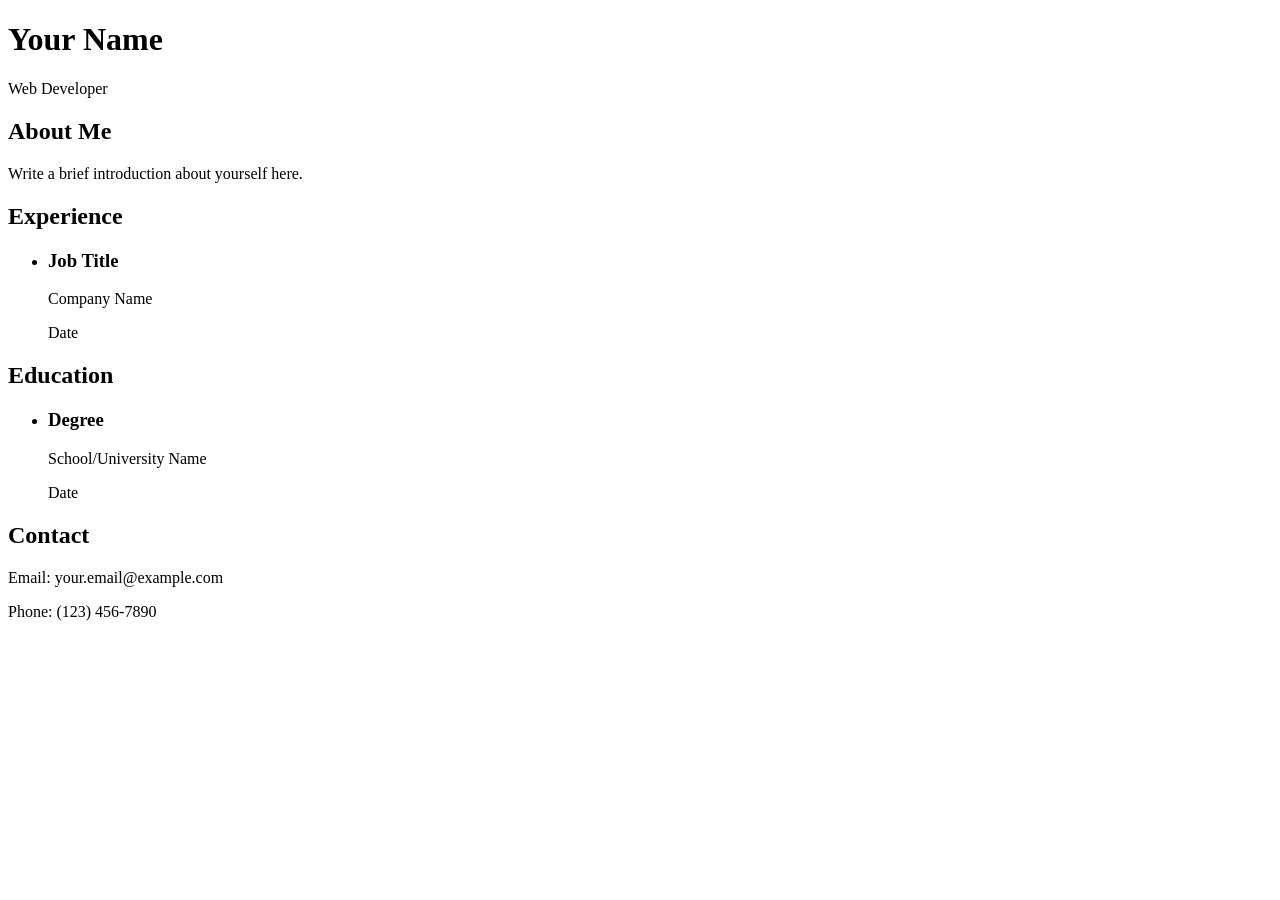
==== index.html @ efcd4958 "Rename yyb_web.html to index.html" ====
<!DOCTYPE html>
<html lang="en">
<head>
    <meta charset="UTF-8">
    <meta name="viewport" content="width=device-width, initial-scale=1.0">
    <title>Your Name - Resume</title>
    <link rel="stylesheet" href="style.css">
</head>
<body>
    <header>
        <div class="container">
            <h1>Your Name</h1>
            <p>Web Developer</p>
        </div>
    </header>
    <section id="about">
        <div class="container">
            <h2>About Me</h2>
            <p>Write a brief introduction about yourself here.</p>
        </div>
    </section>
    <section id="experience">
        <div class="container">
            <h2>Experience</h2>
            <ul>
                <li>
                    <h3>Job Title</h3>
                    <p>Company Name</p>
                    <p>Date</p>
                </li>
                <!-- Add more experience items here -->
            </ul>
        </div>
    </section>
    <section id="education">
        <div class="container">
            <h2>Education</h2>
            <ul>
                <li>
                    <h3>Degree</h3>
                    <p>School/University Name</p>
                    <p>Date</p>
                </li>
                <!-- Add more education items here -->
            </ul>
        </div>
    </section>
    <section id="contact">
        <div class="container">
            <h2>Contact</h2>
            <p>Email: your.email@example.com</p>
            <p>Phone: (123) 456-7890</p>
        </div>
    </section>
</body>
</html>
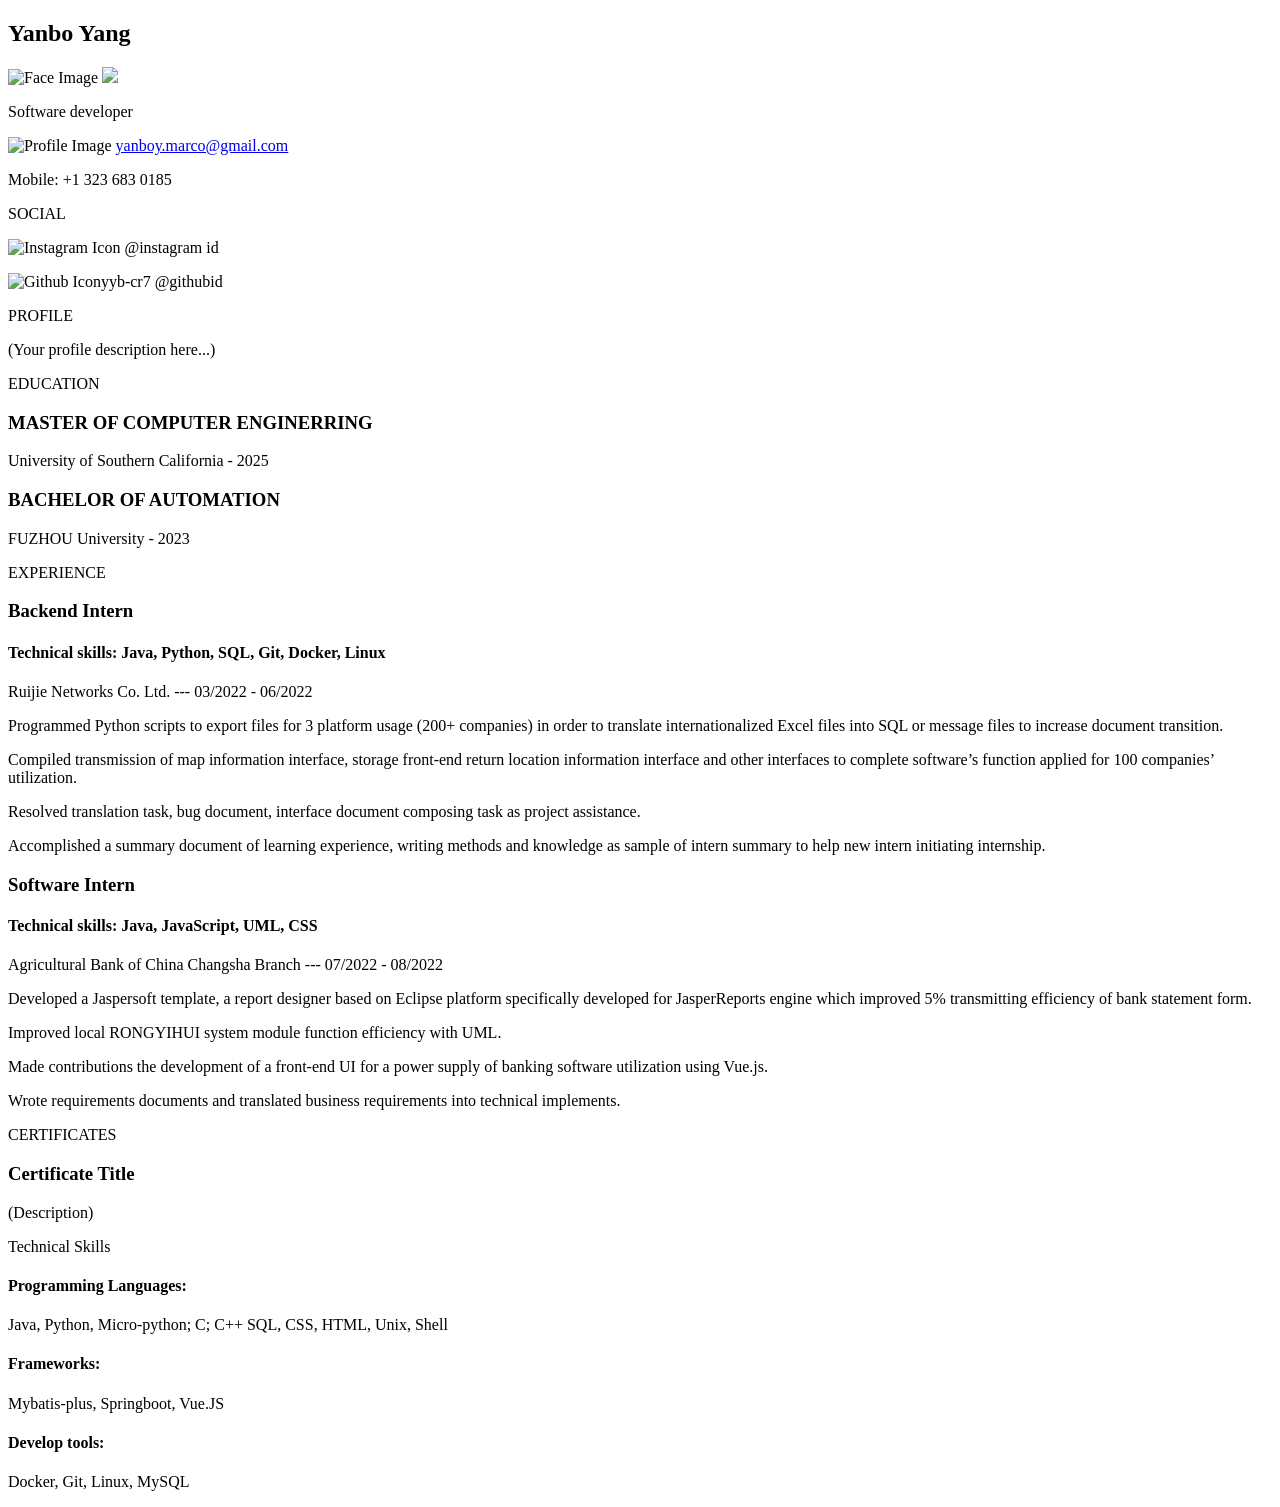
==== commit 434daaad: "basic detail" ====
--- a/index.html
+++ b/index.html
@@ -1,56 +1,98 @@
 <!DOCTYPE html>
 <html lang="en">
+
 <head>
     <meta charset="UTF-8">
     <meta name="viewport" content="width=device-width, initial-scale=1.0">
-    <title>Your Name - Resume</title>
-    <link rel="stylesheet" href="style.css">
+    <title>Yanbo Yang Resume</title>
+    <link rel="stylesheet" href="E:\github\yyb-cr7.github.io\assests\css\style.css">
+    <!-- Add the following line within the <head> section -->
+    
+
 </head>
+
 <body>
-    <header>
-        <div class="container">
-            <h1>Your Name</h1>
-            <p>Web Developer</p>
+
+    <div class="header">
+        <h2>Yanbo Yang</h2>
+        <img src="E:\github\yyb-cr7.github.io\assests\img\face.jpg" alt="Face Image" class="face-img">
+        <a href="https://www.linkedin.com/in/yanbo-yang-246805288/">
+        <img src="E:\github\yyb-cr7.github.io\assests\img\Linkedin.png" class="linkedin-img" />
+        </a>
+        <p>Software developer</p>
+    </div>
+
+    <div class="contact">
+        <img src="E:\github\yyb-cr7.github.io\assests\img\profile.png" alt="Profile Image" class="profile-img">
+        <a href="yanboy.marco@gmail.com">yanboy.marco@gmail.com</a>
+        <p>Mobile: <span>+1 323 683 0185</span></p>
+    </div>
+    
+    <!-- Social Section -->
+    <div class="social">
+        <p>SOCIAL</p>
+        <p><img src="E:\github\yyb-cr7.github.io\assests\img\Instagram.png" alt="Instagram Icon" class="instagram-img"> @instagram id</p>
+        <p><img src="E:\github\yyb-cr7.github.io\assests\img\github.png" alt="Github Icon" class="github-img">yyb-cr7 @githubid</p>
+    </div>
+
+    <div class="profile">
+        <p>PROFILE</p>
+        <p>(Your profile description here...)</p>
+    </div>
+
+    <div class="education">
+        <p>EDUCATION</p>
+        <div>
+            <h3>MASTER OF COMPUTER ENGINERRING</h3>
+            <p>University of Southern California - 2025</p>
+            <h3>BACHELOR OF AUTOMATION</h3>
+            <p>FUZHOU University - 2023</p>
         </div>
-    </header>
-    <section id="about">
-        <div class="container">
-            <h2>About Me</h2>
-            <p>Write a brief introduction about yourself here.</p>
+    </div>
+
+    <div class="experience">
+        <p>EXPERIENCE</p>
+        <!-- Add each experience similar to the one below -->
+        <div>
+            <h3>Backend Intern</h3>
+            <h4>Technical skills: Java, Python, SQL, Git, Docker, Linux</h4>
+            <p>Ruijie Networks Co. Ltd. --- 03/2022 - 06/2022</p>
+            <p> Programmed Python scripts to export files for 3 platform usage (200+ companies) in order to translate internationalized Excel files into SQL or message files to increase document transition.</p>
+            <p> Compiled transmission of map information interface, storage front-end return location information interface and other interfaces to complete software’s function applied for 100 companies’ utilization.</p>
+            <p> Resolved translation task, bug document, interface document composing task as project assistance.</p>
+            <p> Accomplished a summary document of learning experience, writing methods and knowledge as sample of intern summary to help new intern initiating internship.</p>
         </div>
-    </section>
-    <section id="experience">
-        <div class="container">
-            <h2>Experience</h2>
-            <ul>
-                <li>
-                    <h3>Job Title</h3>
-                    <p>Company Name</p>
-                    <p>Date</p>
-                </li>
-                <!-- Add more experience items here -->
-            </ul>
+
+        <div>
+            <h3>Software Intern</h3>
+            <h4>Technical skills:  Java, JavaScript, UML, CSS</h4>
+            <p>Agricultural Bank of China Changsha Branch --- 07/2022 - 08/2022</p>
+            <p> Developed a Jaspersoft template, a report designer based on Eclipse platform specifically developed for JasperReports engine which improved 5% transmitting efficiency of bank statement form. </p>
+            <p> Improved local RONGYIHUI system module function efficiency with UML.</p>
+            <p> Made contributions the development of a front-end UI for a power supply of banking software utilization using Vue.js.</p>
+            <p> Wrote requirements documents and translated business requirements into technical implements.</p>
         </div>
-    </section>
-    <section id="education">
-        <div class="container">
-            <h2>Education</h2>
-            <ul>
-                <li>
-                    <h3>Degree</h3>
-                    <p>School/University Name</p>
-                    <p>Date</p>
-                </li>
-                <!-- Add more education items here -->
-            </ul>
+    </div>
+
+    <div class="certificates">
+        <p>CERTIFICATES</p>
+        <!-- Add each certificate similar to the one below -->
+        <div>
+            <h3>Certificate Title</h3>
+            <p>(Description)</p>
         </div>
-    </section>
-    <section id="contact">
-        <div class="container">
-            <h2>Contact</h2>
-            <p>Email: your.email@example.com</p>
-            <p>Phone: (123) 456-7890</p>
+    </div>
+
+    <div class="references">
+        <p>Technical Skills</p>
+        <!-- Add each reference similar to the one below -->
+        <div>
+            <p><h4>Programming Languages: </h4>Java, Python, Micro-python; C; C++ SQL, CSS, HTML, Unix, Shell</p>
+            <p><h4>Frameworks: </h4>Mybatis-plus, Springboot, Vue.JS</p>
+            <p><h4>Develop tools: </h4>Docker, Git, Linux, MySQL </p>
         </div>
-    </section>
+    </div>
+
 </body>
+
 </html>
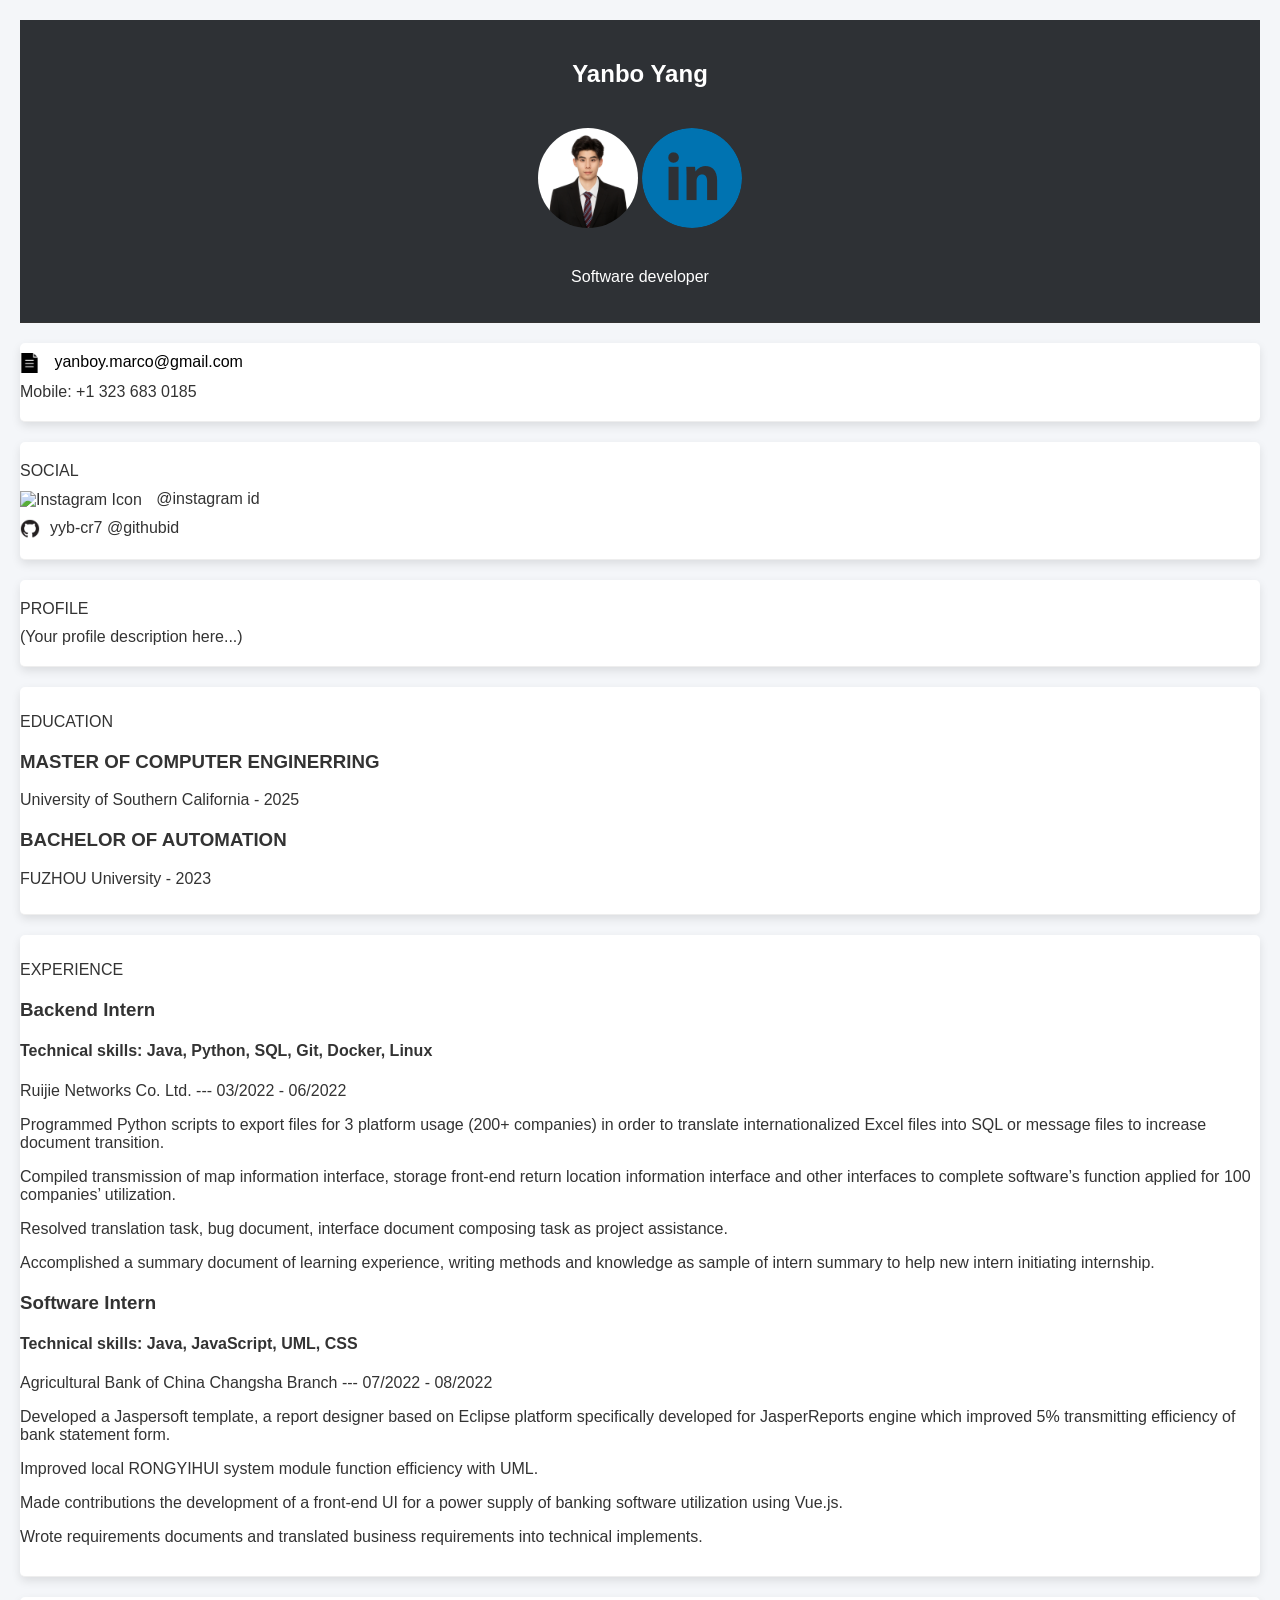
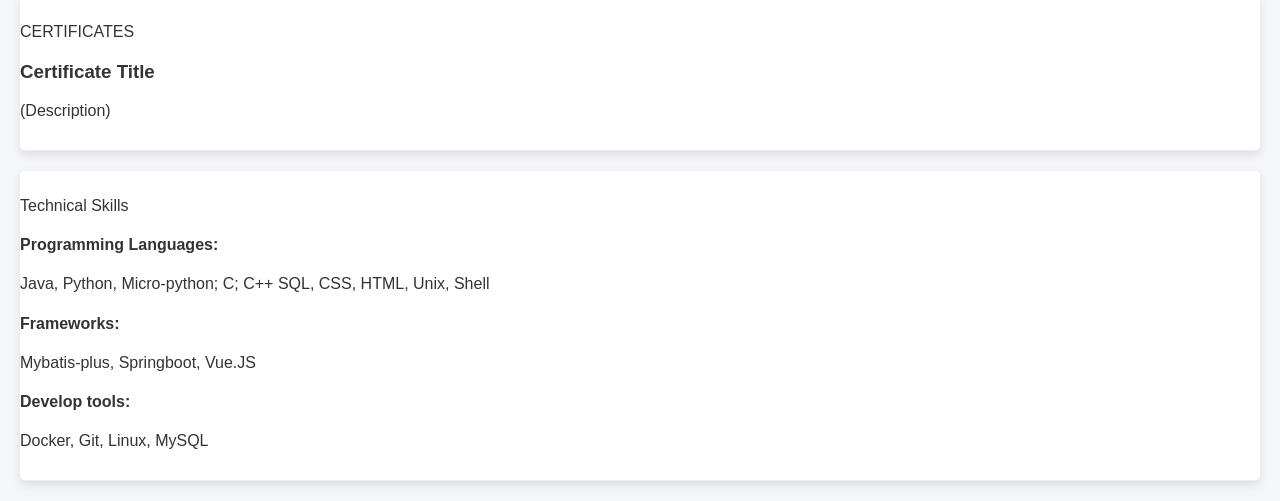
==== commit 04b9aecc: "image change" ====
--- a/index.html
+++ b/index.html
@@ -5,25 +5,23 @@
     <meta charset="UTF-8">
     <meta name="viewport" content="width=device-width, initial-scale=1.0">
     <title>Yanbo Yang Resume</title>
-    <link rel="stylesheet" href="E:\github\yyb-cr7.github.io\assests\css\style.css">
+    <link rel="stylesheet" href="assests\css\style.css">
     <!-- Add the following line within the <head> section -->
-    
-
 </head>
 
 <body>
 
     <div class="header">
         <h2>Yanbo Yang</h2>
-        <img src="E:\github\yyb-cr7.github.io\assests\img\face.jpg" alt="Face Image" class="face-img">
+        <img src="assests\img\face.jpg" alt="Face Image" class="face-img">
         <a href="https://www.linkedin.com/in/yanbo-yang-246805288/">
-        <img src="E:\github\yyb-cr7.github.io\assests\img\Linkedin.png" class="linkedin-img" />
+        <img src="assests\img\Linkedin.png" class="linkedin-img" />
         </a>
         <p>Software developer</p>
     </div>
 
     <div class="contact">
-        <img src="E:\github\yyb-cr7.github.io\assests\img\profile.png" alt="Profile Image" class="profile-img">
+        <img src="assests\img\profile.png" alt="Profile Image" class="profile-img">
         <a href="yanboy.marco@gmail.com">yanboy.marco@gmail.com</a>
         <p>Mobile: <span>+1 323 683 0185</span></p>
     </div>
@@ -31,8 +29,8 @@
     <!-- Social Section -->
     <div class="social">
         <p>SOCIAL</p>
-        <p><img src="E:\github\yyb-cr7.github.io\assests\img\Instagram.png" alt="Instagram Icon" class="instagram-img"> @instagram id</p>
-        <p><img src="E:\github\yyb-cr7.github.io\assests\img\github.png" alt="Github Icon" class="github-img">yyb-cr7 @githubid</p>
+        <p><img src="assests\img\Instagram.png" alt="Instagram Icon" class="instagram-img"> @instagram id</p>
+        <p><img src="assests\img\github.png" alt="Github Icon" class="github-img">yyb-cr7 @githubid</p>
     </div>
 
     <div class="profile">
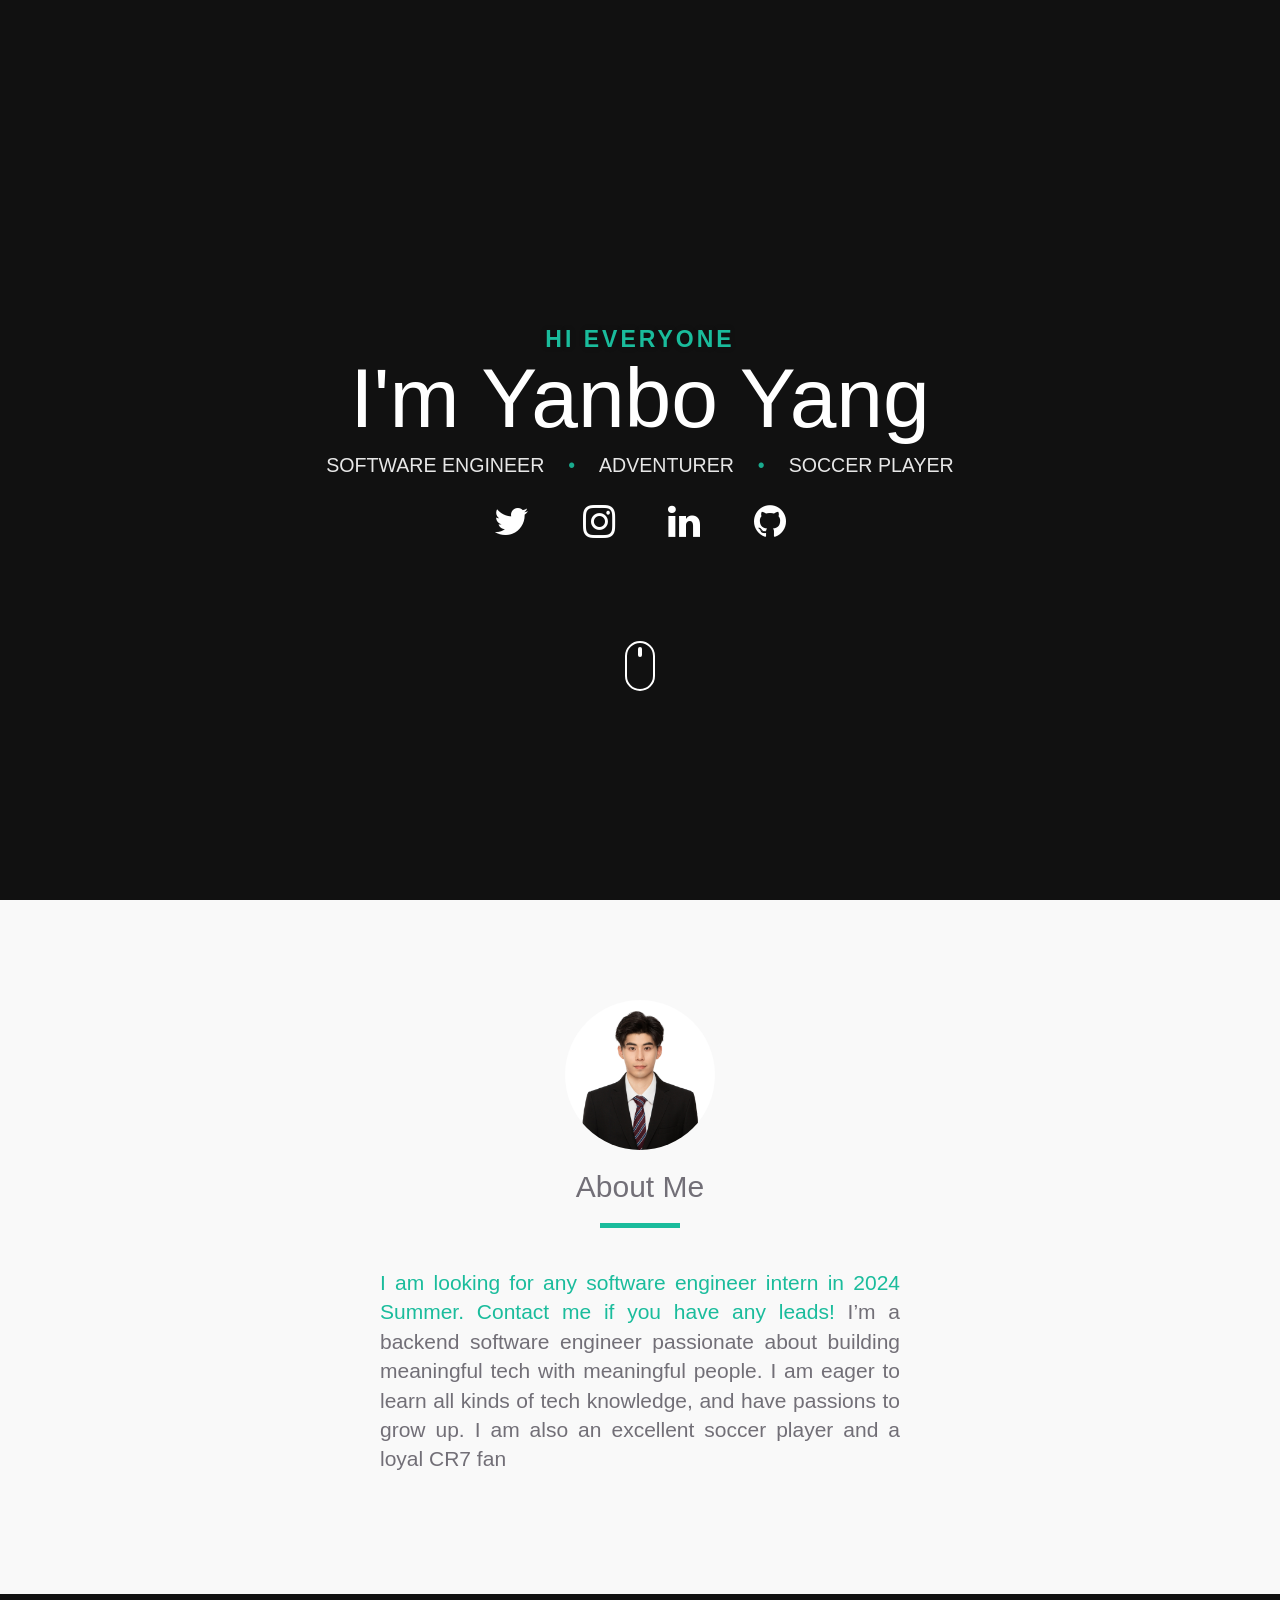
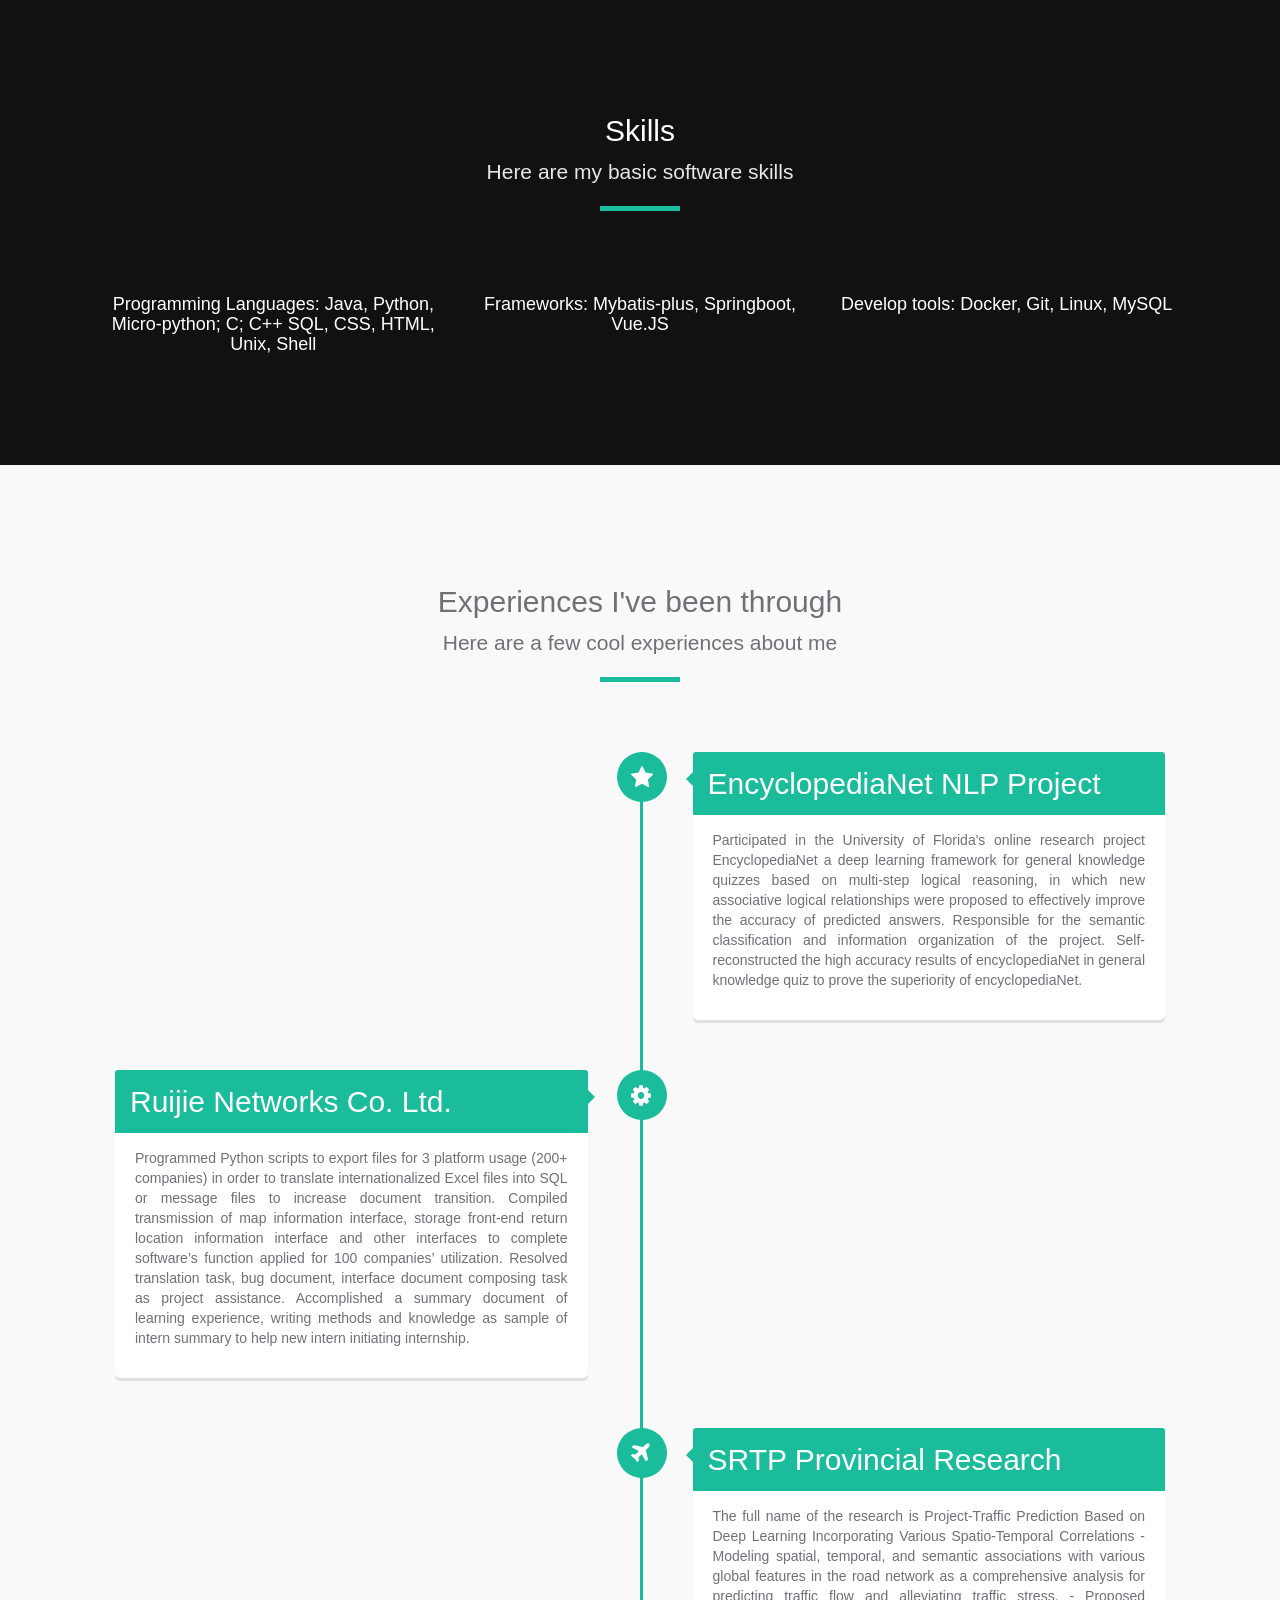
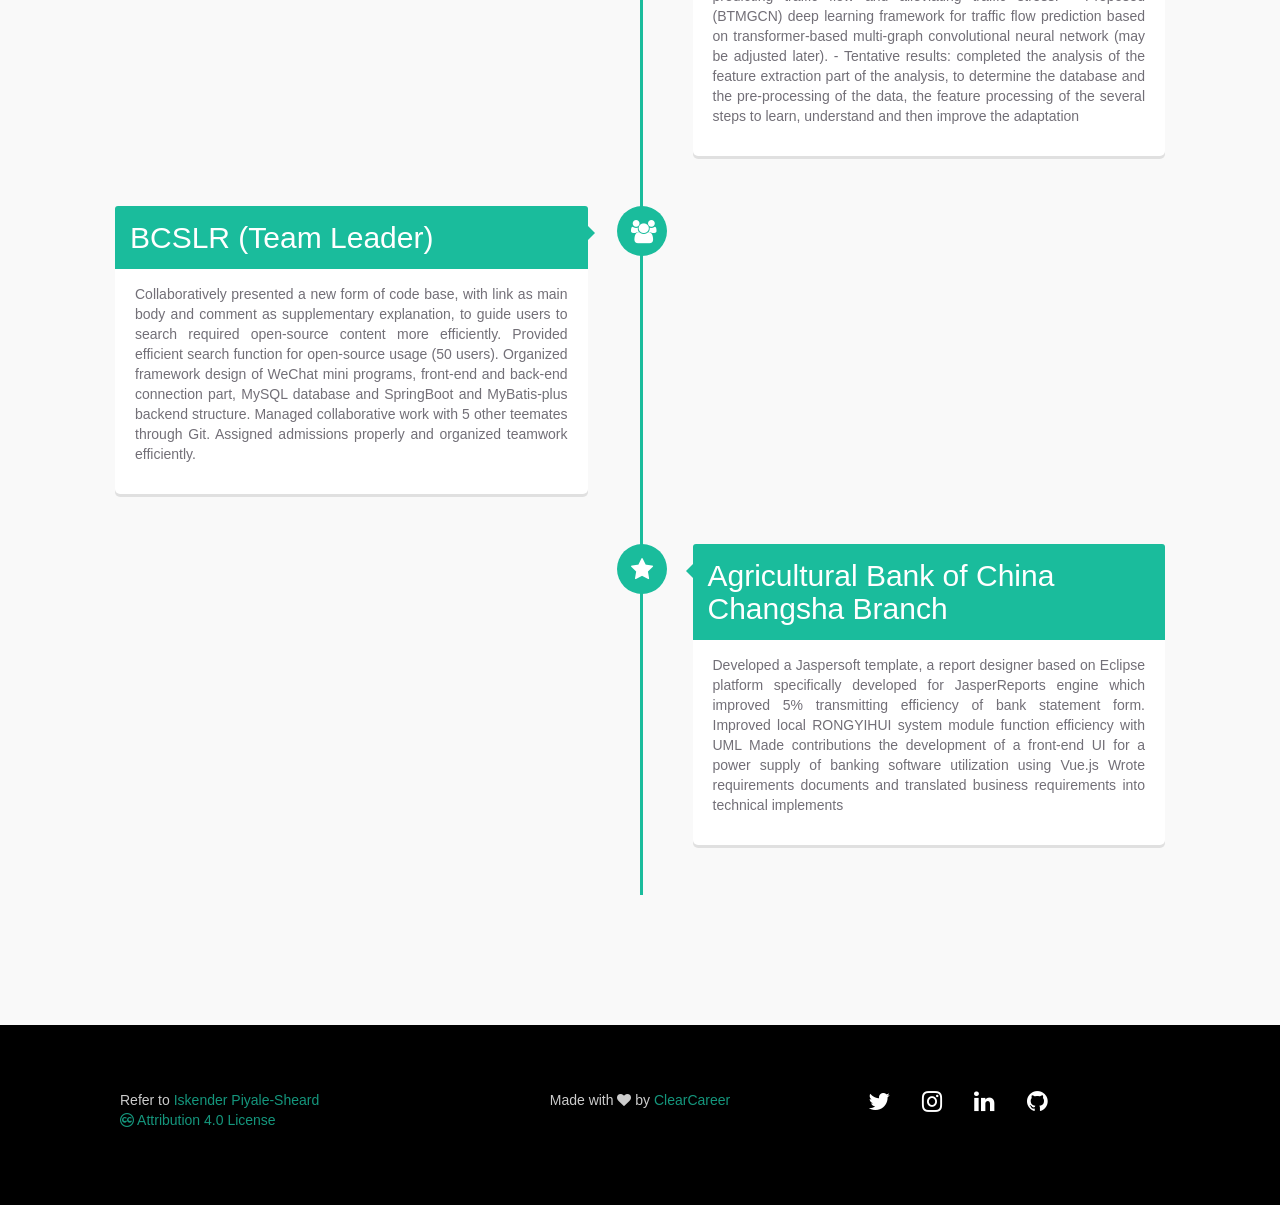
==== commit 6b5556cb: "change all" ====
--- a/index.html
+++ b/index.html
@@ -1,96 +1,369 @@
 <!DOCTYPE html>
+
 <html lang="en">
-
 <head>
-    <meta charset="UTF-8">
-    <meta name="viewport" content="width=device-width, initial-scale=1.0">
-    <title>Yanbo Yang Resume</title>
-    <link rel="stylesheet" href="assests\css\style.css">
-    <!-- Add the following line within the <head> section -->
+    <meta charset="utf-8">
+    <meta content="IE=edge" http-equiv="X-UA-Compatible">
+    <meta content="width=device-width, initial-scale=1" name="viewport">
+    <!-- The above 3 meta tags *must* come first in the head; any other head content must come *after* these tags -->
+    <meta content="" name="description">
+    <meta content="" name="author">
+    <link href="../../favicon.ico" rel="icon">
+
+    <title>ClearCareer</title><!-- Bootstrap core CSS -->
+    <link crossorigin="anonymous" href=
+    "https://maxcdn.bootstrapcdn.com/bootstrap/3.3.6/css/bootstrap.min.css"
+    integrity=
+    "sha384-1q8mTJOASx8j1Au+a5WDVnPi2lkFfwwEAa8hDDdjZlpLegxhjVME1fgjWPGmkzs7"
+    rel="stylesheet"><!-- FontAwesome Icon Font -->
+    <link href=
+    "https://maxcdn.bootstrapcdn.com/font-awesome/4.4.0/css/font-awesome.min.css"
+    rel="stylesheet"><!-- LinearIcons Icon Font -->
+    <link href="https://cdn.linearicons.com/free/1.0.0/icon-font.min.css" rel=
+    "stylesheet"><!-- Main Stylesheet -->
+    <link href="css/style.css" rel="stylesheet"><!-- Timeline CSS -->
+    <link href="css/timeline.css" rel="stylesheet">
 </head>
 
 <body>
-
-    <div class="header">
-        <h2>Yanbo Yang</h2>
-        <img src="assests\img\face.jpg" alt="Face Image" class="face-img">
-        <a href="https://www.linkedin.com/in/yanbo-yang-246805288/">
-        <img src="assests\img\Linkedin.png" class="linkedin-img" />
-        </a>
-        <p>Software developer</p>
-    </div>
-
-    <div class="contact">
-        <img src="assests\img\profile.png" alt="Profile Image" class="profile-img">
-        <a href="yanboy.marco@gmail.com">yanboy.marco@gmail.com</a>
-        <p>Mobile: <span>+1 323 683 0185</span></p>
-    </div>
+    <!-- INTRO SECTION -->
+
+
+    <section class="section-image">
+        <div class="img-overlay"></div>
+        <!--a href="https://github.com/izzydoesizzy/resumetemplate" target="_blank"><img style="position: absolute; top: 0; right: 0; border: 0;" src="https://camo.githubusercontent.com/e7bbb0521b397edbd5fe43e7f760759336b5e05f/68747470733a2f2f73332e616d617a6f6e6177732e636f6d2f6769746875622f726962626f6e732f666f726b6d655f72696768745f677265656e5f3030373230302e706e67" alt="Fork me on GitHub" data-canonical-src="https://s3.amazonaws.com/github/ribbons/forkme_right_green_007200.png"></a-->
+            <div class="intro">
+                <div class="row">
+                    <div class="col-md-12">
+                        <h5>Hi Everyone</h5>
+
+
+                        <h1>I'm Yanbo Yang</h1>
+
+
+                        <p class="intro-desc"><span>Software Engineer</span>
+                        <span class="colour-splash">•</span>
+                        <span>Adventurer</span> <span class=
+                        "colour-splash">•</span> <span>Soccer Player</span></p>
+                    </div>
+                    <!-- /col-md-12 -->
+                </div>
+
+
+                <div class="row">
+                    <div class="col-md-8 col-md-offset-2">
+                        <div class="social">
+                            <a href="https://twitter.com/yybcr7"
+                            target="_blank"><i class=
+                            "fa fa-twitter fa-3x"></i></a> <a href=
+                            "https://www.instagram.com/bo__marco/" target=
+                            "_blank"><i class="fa fa-instagram fa-3x"></i></a> 
+                            <!-- <a href="http://www.dribbble.com/izzydoesizzy" target="_blank">
+                                  <i class="fa fa-dribbble fa-3x"></i>
+                                </a> -->
+                             <a href="https://www.linkedin.com/in/yanbo-yang-246805288/"
+                            target="_blank"><i class=
+                            "fa fa-linkedin fa-3x"></i></a> <!--a href=
+                            "https://medium.com/@izzydoesizzy" target=
+                            "_blank"><i class="fa fa-medium fa-3x"></i></a-->
+                            <!--a href="http://www.youtube.com/user/izzydoesizzy"
+                            target="_blank"><i class=
+                            "fa fa-youtube fa-3x"></i></a--> <a href=
+                            "https://github.com/yyb-cr7" target=
+                            "_blank"><i class="fa fa-github fa-3x"></i></a>
+                        </div><!-- /social -->
+                    </div><!-- /col-md-8 -->
+                </div><!-- /row -->
+                
+
+
+                <div class="bottom">
+                    <a href="#about">
+                    <div class="mouse-icon">
+                        <div class="scroll">
+                        </div>
+                    </div></a>
+                </div>
+            </div><!-- /intro -->
+    </section>
     
-    <!-- Social Section -->
-    <div class="social">
-        <p>SOCIAL</p>
-        <p><img src="assests\img\Instagram.png" alt="Instagram Icon" class="instagram-img"> @instagram id</p>
-        <p><img src="assests\img\github.png" alt="Github Icon" class="github-img">yyb-cr7 @githubid</p>
-    </div>
-
-    <div class="profile">
-        <p>PROFILE</p>
-        <p>(Your profile description here...)</p>
-    </div>
-
-    <div class="education">
-        <p>EDUCATION</p>
-        <div>
-            <h3>MASTER OF COMPUTER ENGINERRING</h3>
-            <p>University of Southern California - 2025</p>
-            <h3>BACHELOR OF AUTOMATION</h3>
-            <p>FUZHOU University - 2023</p>
-        </div>
-    </div>
-
-    <div class="experience">
-        <p>EXPERIENCE</p>
-        <!-- Add each experience similar to the one below -->
-        <div>
-            <h3>Backend Intern</h3>
-            <h4>Technical skills: Java, Python, SQL, Git, Docker, Linux</h4>
-            <p>Ruijie Networks Co. Ltd. --- 03/2022 - 06/2022</p>
-            <p> Programmed Python scripts to export files for 3 platform usage (200+ companies) in order to translate internationalized Excel files into SQL or message files to increase document transition.</p>
-            <p> Compiled transmission of map information interface, storage front-end return location information interface and other interfaces to complete software’s function applied for 100 companies’ utilization.</p>
-            <p> Resolved translation task, bug document, interface document composing task as project assistance.</p>
-            <p> Accomplished a summary document of learning experience, writing methods and knowledge as sample of intern summary to help new intern initiating internship.</p>
-        </div>
-
-        <div>
-            <h3>Software Intern</h3>
-            <h4>Technical skills:  Java, JavaScript, UML, CSS</h4>
-            <p>Agricultural Bank of China Changsha Branch --- 07/2022 - 08/2022</p>
-            <p> Developed a Jaspersoft template, a report designer based on Eclipse platform specifically developed for JasperReports engine which improved 5% transmitting efficiency of bank statement form. </p>
-            <p> Improved local RONGYIHUI system module function efficiency with UML.</p>
-            <p> Made contributions the development of a front-end UI for a power supply of banking software utilization using Vue.js.</p>
-            <p> Wrote requirements documents and translated business requirements into technical implements.</p>
-        </div>
-    </div>
-
-    <div class="certificates">
-        <p>CERTIFICATES</p>
-        <!-- Add each certificate similar to the one below -->
-        <div>
-            <h3>Certificate Title</h3>
-            <p>(Description)</p>
-        </div>
-    </div>
-
-    <div class="references">
-        <p>Technical Skills</p>
-        <!-- Add each reference similar to the one below -->
-        <div>
-            <p><h4>Programming Languages: </h4>Java, Python, Micro-python; C; C++ SQL, CSS, HTML, Unix, Shell</p>
-            <p><h4>Frameworks: </h4>Mybatis-plus, Springboot, Vue.JS</p>
-            <p><h4>Develop tools: </h4>Docker, Git, Linux, MySQL </p>
-        </div>
-    </div>
-
+    
+    <!-- ABOUT SECTION -->
+    <section class="section-primary" id="about">
+        <div class="container">
+            <div class="row">
+                <div class="col-md-6 col-md-offset-3 text-center">
+                    <img class="profilepic" src=
+                    "images\face.jpg">
+
+                    <h2>About Me</h2>
+
+                    <hr>
+
+
+                    <p class="lead">
+                        <span>I am looking for any software engineer intern in 2024 Summer. Contact me if you have any leads!</span>
+                        I’m a backend software engineer passionate about building meaningful tech with 
+                        meaningful people. I am eager to learn all kinds of tech knowledge, and have passions to grow up. 
+                        I am also an excellent soccer player and a loyal CR7 fan   
+                    </p>
+                </div><!-- /col-md-6 -->
+            </div><!-- / row -->
+        </div><!-- /container -->
+    </section>
+    <!-- SKILLS SECTION -->
+
+
+    <section class="section-image" id="skills">
+        <div class="img-overlay"></div>
+
+
+        <div class="container">
+            <div class="row">
+                <div class="col-md-12 section-heading">
+                    <h2>Skills</h2>
+
+
+                    <p class="lead">Here are my basic software skills</p>
+
+                    <hr>
+                </div>
+            </div>
+
+
+            <div class="row">
+                <div class="col-md-4 text-center">
+                    <span class="lnr lnr-user"></span>
+
+                    <h4>Programming Languages: Java, Python, Micro-python; C; C++ SQL, CSS, HTML, Unix, Shell</h4>
+
+
+                    <p></p>
+                </div>
+
+
+                <div class="col-md-4 text-center">
+                    <span class="lnr lnr-star"></span>
+
+                    <h4>Frameworks: Mybatis-plus, Springboot, Vue.JS</h4>
+
+
+                    <p></p>
+                </div>
+
+
+                <div class="col-md-4 text-center">
+                    <span class="lnr lnr-diamond"></span>
+
+                    <h4>Develop tools: Docker, Git, Linux, MySQL </h4>
+
+
+                    <p></p>
+                </div>
+            </div> <!-- / row -->
+        </div><!-- /container -->
+    </section>
+    <!-- TIMELINE SECTION -->
+
+
+    <section class="section-primary" id="timelinesection">
+        <div class="container">
+            <div class="row">
+                <div class="col-md-12 section-heading">
+                    <h2>Experiences I've been through</h2>
+
+
+                    <p class="lead">Here are a few cool experiences about me</p>
+
+                    <hr class="white">
+                </div>
+            </div>
+
+
+            <div class="row">
+                <div class="col-md-12">
+                    <!-- Timeline -->
+
+
+                    <div id="timeline">
+                        <!-- Timeline Item, copy from here to create various boxes -->
+
+
+                        <div class="timeline-item">
+                            <!--Icon inside the circle-->
+
+
+                            <div class="timeline-icon">
+                                <i class="fa fa-star"></i>
+                            </div>
+                            <!-- Content from timeline box and position (right or left)-->
+
+
+                            <div class="timeline-content right">
+                                <h2>EncyclopediaNet NLP Project</h2>
+
+
+                                <p>Participated in the University of Florida's online research project EncyclopediaNet a deep learning framework for general knowledge quizzes based on multi-step logical reasoning, 
+                                    in which new associative logical relationships were proposed to effectively improve the accuracy of predicted answers.
+                                    Responsible for the semantic classification and information organization of the project.
+                                    Self-reconstructed the high accuracy results of encyclopediaNet in general knowledge quiz to prove the superiority of encyclopediaNet.</p>
+                            </div>
+                        </div>
+                        <!-- /Timeline Item-->
+                        <!-- Timeline Item, copy from here to create various boxes -->
+
+
+                        <div class="timeline-item">
+                            <!--Icon inside the circle-->
+
+
+                            <div class="timeline-icon">
+                                <i class="fa fa-cog"></i>
+                            </div>
+                            <!-- Content from timeline box and position (right or left)-->
+
+
+                            <div class="timeline-content left">
+                                <h2>Ruijie Networks Co. Ltd.</h2>
+
+
+                                <p>Programmed Python scripts to export files for 3 platform usage (200+ companies) in order to translate internationalized Excel files into SQL or message files to increase document transition.
+                                    Compiled transmission of map information interface, storage front-end return location information interface and other interfaces to complete software’s function applied for 100 companies’ utilization.
+                                   Resolved translation task, bug document, interface document composing task as project assistance.
+                                    Accomplished a summary document of learning experience, writing methods and knowledge as sample of intern summary to help new intern initiating internship.
+                                    </p>
+                            </div>
+                        </div>
+                        <!-- /Timeline Item-->
+                        <!-- Timeline Item, copy from here to create various boxes -->
+
+
+                        <div class="timeline-item">
+                            <!--Icon inside the circle-->
+
+
+                            <div class="timeline-icon">
+                                <i class="fa fa-plane"></i>
+                            </div>
+                            <!-- Content from timeline box and position (right or left)-->
+
+
+                            <div class="timeline-content right">
+                                <h2>SRTP Provincial Research </h2>
+
+                                <p> The full name of the research is Project-Traffic Prediction Based on Deep Learning Incorporating Various Spatio-Temporal Correlations
+                                    - Modeling spatial, temporal, and semantic associations with various global features in the road network as a comprehensive analysis for predicting traffic flow and alleviating traffic stress.
+                                    - Proposed (BTMGCN) deep learning framework for traffic flow prediction based on transformer-based multi-graph convolutional neural network (may be adjusted later).
+                                    - Tentative results: completed the analysis of the feature extraction part of the analysis, to determine the database and the pre-processing of the data, the feature processing of the several steps to learn, understand and then improve the adaptation</p>
+                            </div>
+                        </div>
+                        <!-- /Timeline Item-->
+                        <!-- Timeline Item, copy from here to create various boxes -->
+
+
+                        <div class="timeline-item">
+                            <!--Icon inside the circle-->
+
+
+                            <div class="timeline-icon">
+                                <i class="fa fa-group"></i>
+                            </div>
+                            <!-- Content from timeline box and position (right or left)-->
+
+
+                            <div class="timeline-content left">
+                                <h2>BCSLR (Team Leader) </h2>
+
+
+                                <p>Collaboratively presented a new form of code base, with link as main body and comment as supplementary explanation, to guide users to search required open-source content more efficiently.
+                                    Provided efficient search function for open-source usage (50 users).
+                                    Organized framework design of WeChat mini programs, front-end and back-end connection part, MySQL database and SpringBoot and MyBatis-plus backend structure.
+                                    Managed collaborative work with 5 other teemates through Git.
+                                    Assigned admissions properly and organized teamwork efficiently.
+                                    </p>
+                            </div>
+                        </div>
+                        <!-- /Timeline Item-->
+                        <!-- Timeline Item, copy from here to create various boxes -->
+
+
+                        <div class="timeline-item">
+                            <!--Icon inside the circle-->
+
+
+                            <div class="timeline-icon">
+                                <i class="fa fa-star"></i>
+                            </div>
+                            <!-- Content from timeline box and position (right or left)-->
+
+
+                            <div class="timeline-content right">
+                                <h2>Agricultural Bank of China Changsha Branch</h2>
+
+
+                                <p>Developed a Jaspersoft template, a report designer based on Eclipse platform specifically developed for JasperReports engine which improved 5% transmitting efficiency of bank statement form. 
+                                    Improved local RONGYIHUI system module function efficiency with UML
+                                    Made contributions the development of a front-end UI for a power supply of banking software utilization using Vue.js
+                                    Wrote requirements documents and translated business requirements into technical implements</p>
+                            </div>
+                        </div>
+                        <!-- /Timeline Item-->
+                    </div>
+                    <!-- /col-md-12 -->
+                </div>
+                <!-- /row -->
+            </div>
+        </div> <!-- / container -->
+    </section>
+    <!-- FOOTER SECTION -->
+
+    <footer class="footer">
+        <div class="container">
+            <div class="row">
+                <div class="col-md-4">
+                    <p>Refer to <a href="http://www.izzydoesizzy.com" target=
+                    "_blank">Iskender Piyale-Sheard</a><br>
+                    <a href="http://creativecommons.org/licenses/by/4.0/"
+                    target="_blank"><i class="fa fa-creative-commons"></i>
+                    Attribution 4.0 License</a></p>
+                </div>
+
+
+                <div class="col-md-4 text-center">
+                    <p>Made with <i class="fa fa-heart"></i> by <a href=
+                    "http://www.clearcarer.ca" target="_blank"></a> <a href=
+                    "http://www.clearcareer.ca" target=
+                    "_blank">ClearCareer</a></p>
+                </div>
+
+
+                <div class="col-md-4">
+                    <div class="social-footer">
+                        <a href="https://twitter.com/yybcr7" target=
+                        "_blank"><i class="fa fa-twitter"></i></a> <a href=
+                        "https://www.instagram.com/bo__marco/" target=
+                        "_blank"><i class="fa fa-instagram"></i></a> <a href=
+                        "https://www.linkedin.com/in/yanbo-yang-246805288/" target=
+                        "_blank"><i class="fa fa-linkedin"></i></a>   <a href=
+                        "https://github.com/yyb-cr7" target=
+                        "_blank"><i class="fa fa-github"></i></a>
+                    </div> <!-- /social footer -->
+                </div> <!-- /col-md-4 -->
+            </div><!-- /row -->
+        </div><!-- /container -->
+    </footer>
+    <!-- Bootstrap core JavaScript
+    ================================================== -->
+    <!-- Placed at the end of the document so the pages load faster -->
+    <script src=
+    "https://ajax.googleapis.com/ajax/libs/jquery/1.11.3/jquery.min.js">
+    </script> 
+    <script>
+    window.jQuery || document.write('<script src="../../assets/js/vendor/jquery.min.js"><\/script>')
+    </script> 
+    <script src="js/bootstrap.min.js">
+    </script> 
+    <script src="js/scripts.js">
+    </script>
 </body>
-
-</html>
+</html>
--- a/css/style.css
+++ b/css/style.css
@@ -0,0 +1,405 @@
+/**
+ * =================================================================== 
+ *
+ *  ResumeTemplate v1.0 ClearCareer
+ *  url: clearcareer.ca
+ *  Design by: Iskender Piyale-Sheard
+ *  website: izzydoesizzy.com
+ *  Created 06-27-2016
+ *  Last Updated: 03-19-2017
+ *  ------------------------------------------------------------------
+ *  Table of Contents:
+
+ *  01. Global Styles
+ *  02. Intro
+ *  03. Social Icons
+ *  04. Icon Fonts
+ *  05. Section Styles
+ *  06. Timeline Styles
+ *  05. Footer
+ EXTRAS
+
+ * =================================================================== 
+ */
+
+/* 01. Basic Styles
+ * =================================================================== */
+
+ html {
+    overflow-x: hidden;
+ }
+ body {
+    font-family: 'Source Sans Pro', sans-serif;
+ }
+
+ h1 {
+    font-weight: bold;
+ }
+
+ h2 {
+ }
+
+ h5 {
+    font-weight: 600;
+ }
+
+ a {
+    cursor: pointer;
+    color: #1abc9c;
+    text-decoration: none;
+ }
+
+ a:hover {
+    text-decoration:none;
+    color: #1abc9c;
+    opacity: 0.9;
+ }
+
+ hr {
+    border-top: 5px solid #1abc9c;
+    width: 80px;
+    padding-bottom: 20px;
+ }
+
+
+ .colour-splash {
+    color: #1abc9c;
+ }
+
+ .section-primary span {
+    color: #1abc9c;
+    font-weight: bolder;
+    opacity: 1;
+ }
+
+
+
+
+
+
+
+
+/* 02. Intro
+ * =================================================================== */
+
+ .section-image {
+ 	background: #151515 url(https://images.unsplash.com/photo-1464822759023-fed622ff2c3b?dpr=2&auto=compress,format&crop=entropy&fit=crop&w=1199&h=799&q=80) no-repeat center center;
+    -webkit-background-size: cover;
+    -moz-background-size: cover;
+    background-size: cover;
+    width: 100%;
+    height: 100vh;
+    position: relative;
+    text-align: center;
+    color: #fff;
+    display:table;
+ }
+
+ .img-overlay {
+    position: absolute;
+    top: 0;
+    left: 0;
+    width: 100%;
+    height: 100%;
+    background: #111111;
+    opacity: .7;
+ }
+
+ .intro {
+    vertical-align: middle;
+    text-align: center;
+    display:table-cell;
+    -webkit-transform: translateY(-2.1rem);
+    -ms-transform: translateY(-2.1rem);
+    transform: translateY(-2.1rem);
+}
+
+.intro .row {
+    margin-right: 0;
+    margin-left:0;
+}
+
+.intro h1 {
+    font-size: 84px;
+}
+
+.intro h5 {
+    color: #1abc9c;
+    font-size: 2.3rem;
+    margin-bottom: 0;
+    text-transform: uppercase;
+    letter-spacing: .3rem;
+    text-shadow: 0 0 6px rgba(0, 0, 0, 0.2);
+}
+
+.section-image span {
+    text-transform: uppercase;
+    font-size: 1.4em;
+    padding: 0 10px;
+    font-weight: 100;
+}
+
+.section-image h1 {
+    margin-top: 0;
+}
+
+.section-image p {
+    font-weight: lighter;
+    opacity: 0.9;
+}
+
+
+
+/* 03. Social Icons
+ * =================================================================== */
+
+.social {
+  margin: 0 10px;
+  padding-top: 1.3em;
+  text-align: center;
+  color: #fff;
+  font-size: 0.9em;
+}
+
+.social a {
+  color: white;
+  text-decoration:none;
+  padding: 2em;
+}
+
+.social a:hover{
+  opacity: 0.6;
+}
+
+.social-footer {
+    position: block;
+    padding: 15px;
+}
+
+.social-footer a {
+    color: white;
+    text-decoration: none;
+    padding: 0.6em;
+    font-size: 1.7em;
+}
+
+
+/* 04. Icon Font
+ * =================================================================== */
+
+ .lnr {
+    font-size: 4em !important;
+    color:#fff;
+ }
+
+/* 05. Section Styles
+ * =================================================================== */
+
+section {
+    padding-top: 100px;
+    padding-bottom: 100px;
+}
+
+.profilepic {
+    height: 150px;
+    width: auto;
+    border-radius: 300px;
+}
+
+.section-primary p {
+    text-align: justify;
+}
+
+.section-primary {
+    border: #1abc9c;
+}
+
+.section-colour {
+    background-color: #1abc9c;
+    color: #fff;
+}
+
+.section-colour p {
+    text-align: justify;
+}
+
+.section-heading .lead, .section-heading h2 {
+    text-align: center;
+}
+
+.section-colour {
+    border: #fff;
+}
+
+.section-colour hr {
+    border-top: 5px solid #fff;
+ }
+
+
+
+/* 01. Timeline Styles
+ * =================================================================== */
+
+.timeline-icon .fa {
+    color: white;
+    margin: 14px;
+    font-size: 1.7em;
+}
+
+#skills {
+    background: #151515 url(https://images.unsplash.com/photo-1456983933114-c22026990f4b?dpr=2&auto=format&crop=entropy&fit=crop&w=1280&h=720&q=80) no-repeat center center;
+    height: auto;
+}
+
+
+/* 05. Footer
+ * =================================================================== */
+
+footer {
+    display: block;
+    position: static;
+    bottom: 0;
+    background-color: black;
+    color: #fff;
+    padding: 50px 0;
+
+}
+
+footer p {
+    padding: 15px;
+    opacity: 0.8;
+}
+
+
+/* EXTRAS
+ * =================================================================== */
+
+
+
+        /* Mouse Icon
+         * =================================================================== */
+        .mouse-icon {
+            border: 2px solid #fff;
+            border-radius: 16px;
+            display: block;
+            height: 50px;
+            margin: 100px auto;
+            position: absolute;
+            left: 0;
+            right: 0;
+            width: 30px;
+            z-index: 10;
+        }
+        .mouse-icon .scroll {
+            animation-delay: 0s;
+            animation-duration: 1s;
+            animation-iteration-count: infinite;
+            animation-name: scrolling;
+            animation-play-state: running;
+            animation-timing-function: linear;
+        }
+        .mouse-icon .scroll {
+            background: #fff none repeat scroll 0 0;
+            border-radius: 10px;
+            height: 10px;
+            margin-left: auto;
+            margin-right: auto;
+            position: relative;
+            top: 4px;
+            width: 4px;
+        }
+        @keyframes scrolling {
+        0% {
+            opacity: 0;
+            top: 5px;
+        }
+        30% {
+            opacity: 1;
+            top: 10px;
+        }
+        100% {
+            opacity: 0;
+            top: 25px;
+        }
+        }
+
+        .pad-xl {
+            padding: 200px 0px;
+        }
+
+        .pad-lg {
+            padding: 160px 0px;
+        }
+
+        .pad-sm {
+            padding: 80px 0px;
+        }
+
+        .pad-xs {
+            padding: 30px 0px;
+        }
+
+        /* /Mouse Icon
+         * =================================================================== */
+
+ 
+/* Media Queries
+ * =================================================================== */
+
+@media (max-width: 480px) {
+    .social a {
+        padding: 0.4em;
+        font-size: 0.9em;
+    }
+
+    .social-footer {
+        text-align: center;
+        position:block;
+        text-align: center;
+    }
+
+    .social-footer a {
+        padding: 0.3em;
+        font-size: 1.6em;
+
+    }
+
+    .intro-desc {
+        font-size: 0.7em;
+    }
+
+    .section-image span {
+        font-size: 1em;
+        padding: 0 1px;
+
+}
+
+    .intro h1 {
+        font-size: 50px;
+        padding-top: 15px;
+    }
+
+    footer {
+        text-align: center;
+        padding-bottom: 100px;
+    }
+
+    #skills {
+        background: #151515 url(https://images.unsplash.com/photo-1456983933114-c22026990f4b?dpr=2&auto=format&crop=entropy&fit=crop&w=1280&h=720&q=80) no-repeat center center;
+        background-position: top center;
+
+    }
+}
+
+@media (max-width: 991px) {
+    .social-footer {
+        text-align: center;
+    }
+
+    footer p {
+    text-align: center;
+    }
+
+}
+
+
--- a/css/timeline.css
+++ b/css/timeline.css
@@ -0,0 +1,232 @@
+/**
+ * =================================================================== 
+ *
+ *  ResumeTemplate v1.0 Main ClearCareer
+ *  url: clearcareer.ca
+ *  06-27-2016
+ *  ------------------------------------------------------------------
+ * 
+ * Timeline Tempalte by Bruno Rodriguez
+ * 
+ * https://github.com/itbruno
+ * http://itbruno.com.br
+ * http://www.twitter.com/_brunoweb
+ * 
+ * =================================================================== 
+ */
+
+header:after, #timeline .timeline-item:after, header:before, #timeline .timeline-item:before {
+  content: '';
+  display: block;
+  width: 100%;
+  clear: both;
+}
+
+*, *:before, *:after {
+  box-sizing: border-box;
+  -webkit-box-sizing: border-box;
+  -moz-box-sizing: border-box;
+}
+
+body, html {
+  height: 100%;
+}
+
+body {
+  background: #f9f9f9;
+  background-size: cover;
+  margin: 0;
+  padding: 0;
+  font-family: helvetica, arial, tahoma, verdana;
+  line-height: 20px;
+  font-size: 14px;
+  color: #726f77;
+}
+
+img {
+  max-width: 100%;
+}
+
+a {
+  text-decoration: none;
+}
+
+.container {
+  max-width: 1100px;
+  margin: 0 auto;
+}
+
+h1, h2, h3, h4 {
+  font-family: "Dosis", arial, tahoma, verdana;
+  font-weight: 500;
+}
+
+.project-name {
+  text-align: center;
+  padding: 10px 0;
+}
+
+header {
+  background: #1abc9c;
+  padding: 10px;
+  -webkit-box-shadow: 0 3px 3px rgba(0, 0, 0, 0.05);
+  -moz-box-shadow: 0 3px 3px rgba(0, 0, 0, 0.05);
+  -ms-box-shadow: 0 3px 3px rgba(0, 0, 0, 0.05);
+  box-shadow: 0 3px 3px rgba(0, 0, 0, 0.05);
+}
+header .logo {
+  color: #1abc9c;
+  float: left;
+  font-family: "Dosis", arial, tahoma, verdana;
+  font-size: 22px;
+  font-weight: 500;
+}
+header .logo > span {
+  color: #f7aaaa;
+  font-weight: 300;
+}
+header .social {
+  float: right;
+}
+header .social .btn {
+  font-family: "Dosis";
+  font-size: 14px;
+  margin: 10px 5px;
+}
+
+
+.timelinedot {
+  margin: 13px;  
+  color:white;
+}
+
+
+#timeline {
+  width: 100%;
+  margin: 30px auto;
+  position: relative;
+  padding: 0 10px;
+  -webkit-transition: all 0.4s ease;
+  -moz-transition: all 0.4s ease;
+  -ms-transition: all 0.4s ease;
+  transition: all 0.4s ease;
+}
+#timeline:before {
+  content: "";
+  width: 3px;
+  height: 100%;
+  background: #1abc9c;
+  left: 50%;
+  top: 0;
+  position: absolute;
+}
+#timeline:after {
+  content: "";
+  clear: both;
+  display: table;
+  width: 100%;
+}
+#timeline .timeline-item {
+  margin-bottom: 50px;
+  position: relative;
+}
+#timeline .timeline-item .timeline-icon {
+  background: #1abc9c;
+  width: 50px;
+  height: 50px;
+  position: absolute;
+  top: 0;
+  left: 50%;
+  overflow: hidden;
+  margin-left: -23px;
+  -webkit-border-radius: 50%;
+  -moz-border-radius: 50%;
+  -ms-border-radius: 50%;
+  border-radius: 50%;
+}
+#timeline .timeline-item .timeline-icon svg {
+  position: relative;
+  top: 14px;
+  left: 14px;
+}
+#timeline .timeline-item .timeline-content {
+  width: 45%;
+  background: #fff;
+  padding: 20px;
+  -webkit-box-shadow: 0 3px 0 rgba(0, 0, 0, 0.1);
+  -moz-box-shadow: 0 3px 0 rgba(0, 0, 0, 0.1);
+  -ms-box-shadow: 0 3px 0 rgba(0, 0, 0, 0.1);
+  box-shadow: 0 3px 0 rgba(0, 0, 0, 0.1);
+  -webkit-border-radius: 5px;
+  -moz-border-radius: 5px;
+  -ms-border-radius: 5px;
+  border-radius: 5px;
+  -webkit-transition: all 0.3s ease;
+  -moz-transition: all 0.3s ease;
+  -ms-transition: all 0.3s ease;
+  transition: all 0.3s ease;
+}
+#timeline .timeline-item .timeline-content h2 {
+  padding: 15px;
+  background: #1abc9c;
+  color: #fff;
+  margin: -20px -20px 0 -20px;
+  font-weight: 300;
+  -webkit-border-radius: 3px 3px 0 0;
+  -moz-border-radius: 3px 3px 0 0;
+  -ms-border-radius: 3px 3px 0 0;
+  border-radius: 3px 3px 0 0;
+}
+
+#timeline .timeline-item .timeline-content p {
+  padding-top: 15px;
+}
+
+#timeline .timeline-item .timeline-content:before {
+  content: '';
+  position: absolute;
+  left: 45%;
+  top: 20px;
+  width: 0;
+  height: 0;
+  border-top: 7px solid transparent;
+  border-bottom: 7px solid transparent;
+  border-left: 7px solid #1abc9c;
+}
+#timeline .timeline-item .timeline-content.right {
+  float: right;
+}
+#timeline .timeline-item .timeline-content.right:before {
+  content: '';
+  right: 45%;
+  left: inherit;
+  border-left: 0;
+  border-right: 7px solid #1abc9c;
+}
+
+
+@media screen and (max-width: 768px) {
+  #timeline {
+    margin: 30px;
+    padding: 0px;
+    width: 90%;
+  }
+  #timeline:before {
+    left: 0;
+  }
+  #timeline .timeline-item .timeline-content {
+    width: 90%;
+    float: right;
+  }
+  #timeline .timeline-item .timeline-content:before, #timeline .timeline-item .timeline-content.right:before {
+    left: 10%;
+    margin-left: -6px;
+    border-left: 0;
+    border-right: 7px solid #1abc9c;
+  }
+  #timeline .timeline-item .timeline-icon {
+    left: 0;
+  }
+}
+
+
